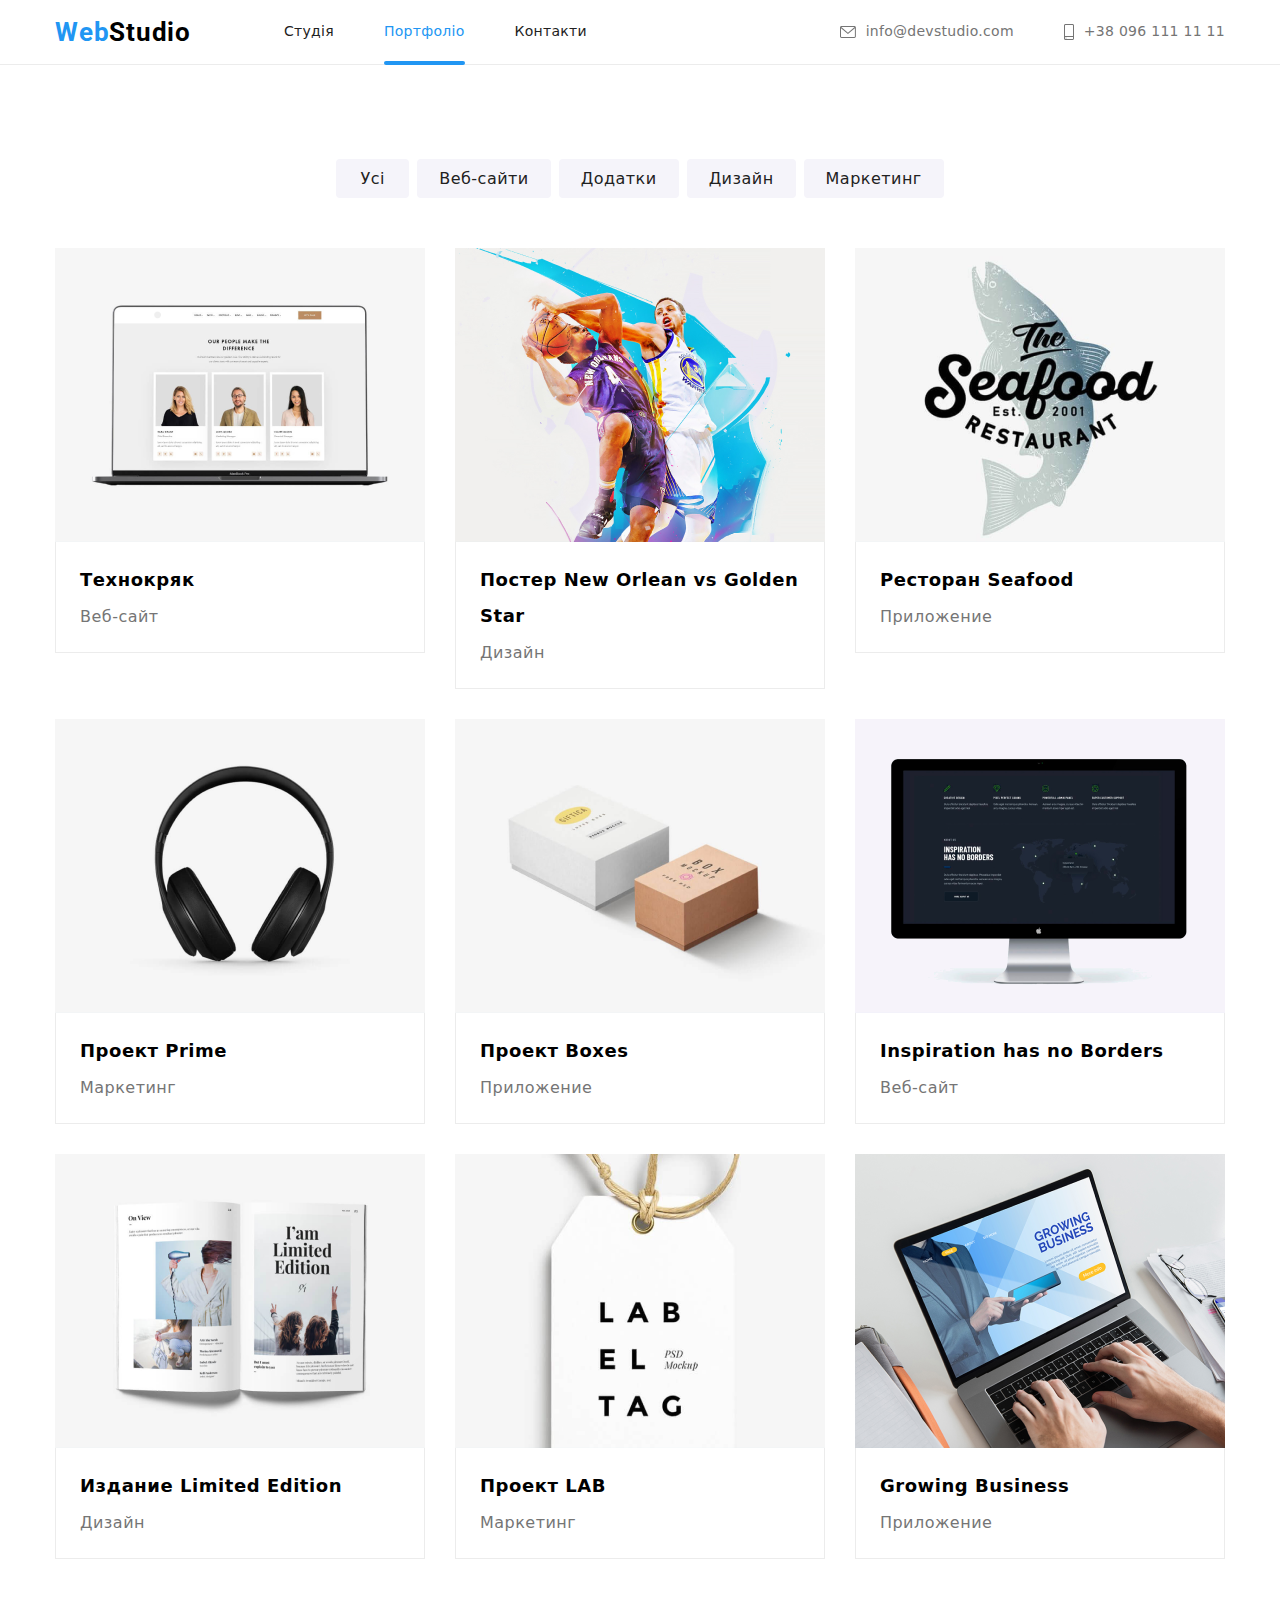
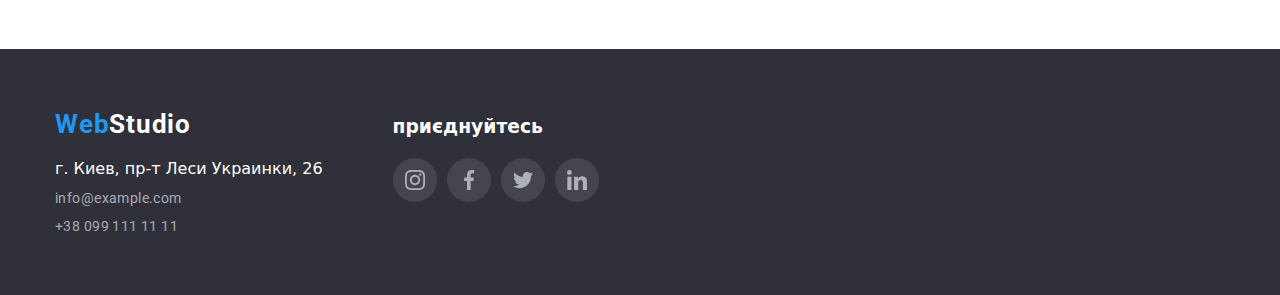
==== portfolio.html @ ecce0588 "clone from hw 05" ====
<!DOCTYPE html>
<html lang="uk">

<head>
  <meta charset="UTF-8">
  <meta http-equiv="X-UA-Compatible" content="IE=edge">
  <meta name="viewport" content="width=device-width, initial-scale=1.0">
  <title>Portfolio</title>
  <link href="./style/style.css" rel="stylesheet">
  <link rel="preconnect" href="https://fonts.googleapis.com">
  <link rel="preconnect" href="https://fonts.gstatic.com" crossorigin>
  <link href="https://fonts.googleapis.com/css2?family=Raleway:wght@700&family=Roboto:wght@400;500;700;900&display=swap"
    rel="stylesheet">
  <link rel="stylesheet"
    href="https://cdnjs.cloudflare.com/ajax/libs/modern-normalize/1.1.0/modern-normalize.min.css" />
</head>

<body class="body">
  <header class="header">
    <div class="header-container container">
      <a href="/index.html" class="logo list link" lang="en">Web</span><span class="list-dark"
          lang="en">Studio</span></a>

      <nav class="navigation">
        <ul class="nav-list link list">
          <li class="nav-item"> <a href="./index.html" class="nav-link  link">Студія</a></li>
          <li class="nav-item"> <a href="./portfolio.html" class="nav-link link-active link">Портфоліо</a></li>
          <li class="nav-item"> <a href="#" class="nav-link link">Контакти</a></li>
        </ul>
      </nav>
      <ul class="header-contacts-item">
        <li>
          <a class="header-mail-link link" href="mailto:info@devstudio.com">
            <svg class="mail-icon" width="16" height="12">
              <use href="./images/svgs/symbol-defs3.svg#icon-envelope-hover"></use>
            </svg>info@devstudio.com</a>
        </li>
        <li> <a class="header-mobile-link link" href="tel:+380961111111">
            <svg class="icon-tel" width="10" height="16">
              <use href="./images/svgs/symbol-defs3.svg#icon-smartphone"></use>
            </svg>
            +38 096 111 11 11</a> </li>
      </ul>
    </div>
  </header>
  <main class="port-main">
    <!-- Hero-section -->
    <section>
      <div class="container container">
        <h1 hidden class="filter-title"> buttons</h1>
        <ul class="filter-list list">
          <li class="filter-item"><button type="button" class="button-filter"> Усі </button></li>
          <li class="filter-item"><button type="button" class="button-filter"> Веб-сайти </button></li>
          <li class="filter-item"><button type="button" class="button-filter"> Додатки </button></li>
          <li class="filter-item"><button type="button" class="button-filter"> Дизайн </button></li>
          <li class="filter-item-trouble"><button type="button" class="button-filter"> Маркетинг </button>
          </li>
          <!--Fix mistake with last button -->
        </ul>


        <ul class="content-list">
          <li class="content-item">
            <a href="" class="content-item-link">
              <div class="content-list-img-wrapper">
                <img class="content-img" src="./images/img (1).png" alt="Фото веб-сайта технокряк" />
                <p class="content-list-overlay">Ресурс предлагает комплексные предложения с разным уровнем функционала и
                  сервисов.
                  Все это позволит посетителю получить исчерпывающие сведения о компании или частном лице.</p>
              </div>
              <div class="content-item-wrapper">
                <h2 class="content-title">Технокряк</h2>
                <p class="content-text">Веб-сайт</p>
              </div>
            </a>
          </li>
          <li class="content-item">
            <a href="" class="content-item-link">
              <div class="content-list-img-wrapper">
                <img class="content-img" src="./images/img (2).png" alt="Постер New Orlean vs Golden Sta" />
                <p class="content-list-overlay">Lorem ipsum dolor sit amet consectetur, adipisicing elit. Fugit laborum,
                  ipsum
                  provident volup</p>
              </div>
              <div class="content-item-wrapper">
                <h2 class="content-title">Постер New Orlean vs Golden Star</h2>
                <p class="content-text">Дизайн</p>
              </div>
            </a>
          </li>
          <li class="content-item">
            <a href="" class="content-item-link">
              <div class="content-list-img-wrapper">
                <img class="content-img" src="./images/img (3).png" alt="Ресторан Seafood" />
                <p class="content-list-overlay">Lorem ipsum dolor sit amet consectetur, adipisicing elit. Fugit laborum,
                  ipsum
                  provident volup</p>
              </div>
              <div class="content-item-wrapper">
                <h2 class="content-title">Ресторан Seafood</h2>
                <p class="content-text">Приложение</p>
              </div>
            </a>
          </li>
          <li class="content-item">
            <a href="" class="content-item-link">
              <div class="content-list-img-wrapper">
                <img class="content-img" src="./images/img (4).png" alt="Фотография наушников" />
                <p class="content-list-overlay">Lorem ipsum dolor sit amet consectetur, adipisicing elit. Fugit laborum,
                  ipsum
                  provident volup</p>
              </div>
              <div class="content-item-wrapper">
                <h2 class="content-title">Проект Prime</h2>
                <p class="content-text">Маркетинг</p>
              </div>
            </a>
          </li>
          <li class="content-item">
            <a href="" class="content-item-link">
              <div class="content-list-img-wrapper">
                <img class="content-img" src="./images/img (5).png" alt="Фото коробок с надписями" />
                <p class="content-list-overlay">Lorem ipsum dolor sit amet consectetur, adipisicing elit. Fugit laborum,
                  ipsum
                  provident volup</p>
              </div>
              <div class="content-item-wrapper">
                <h2 class="content-title">Проект Boxes</h2>
                <p class="content-text">Приложение</p>
              </div>
            </a>
          </li>
          <li class="content-item">
            <a href="" class="content-item-link">
              <div class="content-list-img-wrapper">
                <img class="content-img" src="./images/img (6).png" alt="Фото монитора" />
                <p class="content-list-overlay">Lorem ipsum dolor sit amet consectetur, adipisicing elit. Fugit laborum,
                  ipsum
                  provident volup</p>
              </div>
              <div class="content-item-wrapper">
                <h2 class="content-title">Inspiration has no Borders</h2>
                <p class="content-text">Веб-сайт</p>
              </div>
            </a>
          </li>
          <li class="content-item">
            <a href="" class="content-item-link">
              <div class="content-list-img-wrapper">
                <img class="content-img" src="./images/img (7).png" alt="Фото открытой книги" />
                <p class="content-list-overlay">Lorem ipsum dolor sit amet consectetur, adipisicing elit. Fugit laborum,
                  ipsum
                  provident volup</p>
              </div>
              <div class="content-item-wrapper">
                <h2 class="content-title">Издание Limited Edition</h2>
                <p class="content-text">Дизайн</p>
              </div>
            </a>
          </li>
          <li class="content-item">
            <a href="" class="content-item-link">
              <div class="content-list-img-wrapper">
                <img class="content-img" src="./images/img (8).png" alt="Фотография этикетки" />
                <p class="content-list-overlay">Lorem ipsum dolor sit amet consectetur, adipisicing elit. Fugit laborum,
                  ipsum
                  provident volup</p>
              </div>
              <div class="content-item-wrapper">
                <h2 class="content-title">Проект LAB</h2>
                <p class="content-text">Маркетинг</p>
              </div>
            </a>
          </li>
          <li class="content-item">
            <a href="" class="content-item-link">
              <div class="content-list-img-wrapper">
                <img class="content-img" src="./images/img (9).png" alt="Фото открытого планшета" />
                <p class="content-list-overlay">Lorem ipsum dolor sit amet consectetur, adipisicing elit. Fugit laborum,
                  ipsum
                  provident volup</p>
              </div>
              <div class="content-item-wrapper">
                <h2 class="content-title">Growing Business</h2>
                <p class="content-text">Приложение</p>
              </div>
            </a>
          </li>
        </ul>
      </div>
    </section>

  </main>
  <footer class="page-footer section">
    <div class="container footer-align">
      <div class="footer-address-wrapper">
        <a href="#" class="logo logo-footer">Web<span class="logo-light">Studio</span></a>
        <address class="footer-addr">
          <ul class="footer-list">
            <li class="footer-item">
              <a class="footer-link-location" href="https://goo.gl/maps/vdUjSE2Tv6SdJSwDA" target="_blank"
                rel="noopener noreferrer">г. Киев, пр-т Леси Украинки, 26
              </a>
            </li>
            <li class="footer-item">
              <a class="footer-link" href="mailto:info@example.com">info@example.com</a>
            </li>
            <li class="footer-item">
              <a class="footer-link" href="tel:+380991111111">+38 099 111 11 11</a>
            </li>
          </ul>
        </address>
      </div>
      <div class="foter-social-link-wrapper">
        <h3 class=" footer-title" lang="uk">приєднуйтесь</h3>
        <ul class="social-list">
          <li class="social-list-item">
            <a href="" class="social-list-link social-footer">
              <svg class="social-list-icon" width="20" height="20">
                <use class="social-use" href="./images/svgs/symbol-defs.svg#icon-instagram-2"></use>
              </svg>
            </a>
          </li>
          <li class="social-list-item">
            <a href="" class="social-list-link social-footer">
              <svg class="social-list-icon" width="20" height="20">
                <use class="social-use" href="./images/svgs/symbol-defs.svg#icon-facebook-1"></use>
              </svg>
            </a>
          </li>
          <li class="social-list-item">
            <a href="" class="social-list-link social-footer">
              <svg class="social-list-icon" width="20" height="20">
                <use class="social-use" href="./images/svgs/symbol-defs.svg#icon-twitter-1"></use>
              </svg>
            </a>
          </li>
          <li class="social-list-item">
            <a href="" class="social-list-link social-footer">
              <svg class="social-list-icon" width="20" height="20">
                <use class="social-use" href="./images/svgs/symbol-defs.svg#icon-linkedin-1"></use>
              </svg>
            </a>
          </li>
        </ul>
      </div>
    </div>
  </footer>
</body>

</html>
---- style/style.css ----
:root {
  --primary-font-family: 'Roboto', sans-serif;
  --secondary-font-family: 'Raleway', sans-serif;
  --primary-font-weight: 400;
  --secondary-font-weight: 700;
  --color: #212121;
  --color-h1: #ffffff;
  --main-background-color: #f5f5f5;
  --header-background-color: #ffffff;
  --main-p-color: #757575;
  --main-bg-dark-color: #2f303a;
  --logo-dark-color: #000000;
  --section-persons-background-color: #f5f4fa;
  --footer-link-color: rgba(255, 255, 255, 0.6);
  --primary-letter-spacing: 0.03em;
  --secondary-letter-spacing: 0.06em;
  --box-shadow-filter: 0px 3px 1px rgba(0, 0, 0, 0.1), 0px 1px 2px rgba(0, 0, 0, 0.08),
    0px 2px 2px rgba(0, 0, 0, 0.12);
  --logo-color: #2196f3;
  --button-box-shadow: rgba(0, 0, 0, 0.15);
  --header-border-color: #ececec;
  --icons-main-color: #afb1b8;
  --accent-color: #2196f3;
  --main-white-color: #fff;
}

h1,
h2,
h3,
h4,
p {
  margin-top: 0px;
  margin-bottom: 0px;
}
ul,
ol {
  margin-top: 0px;
  margin-bottom: 0px;
  padding-left: 0px;
  list-style: none;
}
img {
  display: block;
  max-width: 100%;
  height: auto;
}

a {
  text-decoration: none;
}
.list {
  list-style: none;
}

.link {
  text-decoration: none;
}
body {
  font-family: var(--primary-font-family);
  background-color: var(--main-background-color);
  color: var(--main-p-color);
}
.section {
  padding: 94px 0;
}
.container {
  width: 1200px;

  padding-left: 15px;
  padding-right: 15px;
  margin-right: auto;
  margin-left: auto;
}
/* Header */
.header {
  border-bottom-width: 1px;
  border-bottom-style: solid;
  border-color: #ececec;
  padding-top: 0px;
  padding-bottom: 0px;
  font-weight: 0;
}
.header-container {
  display: flex;
  align-items: center;
}
.navigation {
  display: flex;
  align-items: center;
}
.nav-list {
  display: flex;
}
.nav-item:not(:last-child) {
  margin-right: 50px;
}
.header-contacts-item:not(:last-child) {
  margin-right: 50px;
}
.nav-link,
.header-mail-link,
.header-mobile-link {
  display: flex;
  font-weight: 500;
  font-size: 14px;
  line-height: 1.14;
  align-items: center;
  letter-spacing: 0.02em;
  padding-top: 24px;
  padding-bottom: 24px;
  color: var(--main-h-color);
  transition: color 250ms cubic-bezier(0.4, 0, 0.2, 1);
}
.nav-item {
  position: relative;
  display: block;
  font-weight: normal;
  font-weight: 0;
}
.header-contacts-item {
  display: flex;
  margin-left: auto;
}
.nav-item:not(:last-child) {
  margin-right: 50px;
}
.header-contacts-item:not(:last-child) {
  margin-right: 50px;
}
.header-mobile-link {
  margin-left: 50px;
}
.link-active::after {
  content: '';
  position: absolute;
  display: block;
  left: 0;
  bottom: -1px;
  width: 100%;
  height: 4px;
  background: var(--accent-color);
  border-radius: 2px;
}
.icon-tel,
.mail-icon {
  margin-right: 10px;
  fill: currentColor;
}
.icon-tel:hover,
.mail-icon:hover,
.icon-tel:focus,
.mail-icon:focus {
  color: var(--logo-color);
}
/* Header */
.logo {
  font-family: var(--primary-font-family);
  font-size: 26px;
  font-weight: 700;
  line-height: 1.19;
  letter-spacing: var(--primary-letter-spacing);
  color: var(--logo-color);
  margin-right: 93px;
}
.list-dark {
  color: var(--logo-dark-color);
}
.nav-link,
.header-mail-link,
.header-mobile-link {
  color: var(--color);
  font-weight: normal;
  font-size: 14px;
  letter-spacing: 0.02em;
  line-height: 1.14;
}
.header-mail-link,
.header-mobile-link {
  color: var(--main-p-color);
  font-weight: normal;
}
.nav-link:hover,
.header-mail-link:hover,
.header-mobile-link:hover,
.nav-link:focus,
.header-mail-link:focus,
.header-mobile-link:focus {
  color: var(--logo-color);
}
.link-active {
  color: var(--logo-color);
}
/* Main */

/* Hero section */
.hero {
  background-color: var(--main-bg-dark-color);
  max-width: 1600px;
  padding-top: 200px;
  padding-bottom: 280px;
  text-align: center;
  margin: 0 auto;
  background-image: linear-gradient(to right, rgba(47, 48, 58, 0.4), rgba(47, 48, 58, 0.4)),
    url(../images/Img-hero-opt.jpg);
  background-size: cover;
}
.hero-h {
  width: 696px;
  margin-top: 0px;
  margin-bottom: 30px;
  margin-left: auto;
  margin-right: auto;
  color: var(--color-h1);
  font-weight: 900;
  font-size: 44px;
  text-align: center;
  letter-spacing: var(--secondary-letter-spacing);
}
.hero-button {
  min-width: 200px;
  font-family: var(--primary-font-family);
  color: var(--color-h1);
  background-color: var(--logo-color);
  font-style: Bold;
  font-size: 16px;
  font-weight: var(--secondary-font-weight);
  line-height: 1.875;
  align-items: center;
  text-align: center;
  letter-spacing: var(--secondary-letter-spacing);
  border-radius: 4px;
  cursor: pointer;
  box-shadow: var(--button-box-shadow);
  padding: 10px 32px;
  border: 1px solid transparent;
}
.hero-button:hover {
  background-color: var(--logo-color);
  color: var(--color-h1);
}
/* section FEATURES*/
.feature-title {
  margin-bottom: 10px;
  font-family: var(--primary-font-family);
  font-size: 14px;
  font-style: Bold;
  color: #212121;
  letter-spacing: var(--primary-letter-spacing);
}

.feature-list {
  display: flex;
  flex-wrap: wrap;
  margin: -15px;
}
.feature-text,
.footer-address-link, /*+footer address*/
.footer-link {
  font-family: var(--primary-font-family);
  font-weight: var(--primary-font-weight);
  color: var(--main-p-color);
  font-style: Regular;
  font-size: 14px;
  letter-spacing: var(--primary-letter-spacing);
}
.feature-item {
  margin: 15px;
  flex-basis: calc((100% - 120px) / 4);
}
.feature-item-wrapper {
  display: flex;
  width: 270px;
  height: 120px;
  align-items: center;
  justify-content: center;
  margin-bottom: 30px;
  background: #f5f4fa;
  border-radius: 4px;
  margin-top: 94px;
  margin-bottom: 30px;
}
.pictures {
  padding-bottom: 60px;
}

/* section work */
.section-work {
  padding-top: 0px;
  margin-bottom: 90px;
}
.work-list {
  display: flex;
  flex-wrap: wrap;
  margin-left: -30px;
  margin-top: -30px;
}
.work-item {
  position: relative;
  flex-basis: calc((100% - 90px) / 3);
  margin-left: 30px;
  margin-top: 30px;
}
.work-title {
  position: absolute;
  display: flex;
  align-items: center;
  justify-content: center;
  left: 0%;
  bottom: 0%;
  width: 100%;
  height: 70px;
  color: var(--main-white-color);
  background: rgba(47, 48, 58, 0.8);
  margin-bottom: 0;
}

.section-title {
  font-weight: var(--secondary-font-weight);
  font-size: 36px;
  line-height: 1.17;
  text-align: center;
  letter-spacing: var(--primary-letter-spacing);
  color: var(--logo-dark-color);
  margin-bottom: 50px;
}

/*WORKERS*/
.section-workers {
  background-color: var(--section-persons-background-color);
  padding-top: 30px;
}
.workers-list {
  display: flex;
  flex-wrap: wrap;
  margin-top: -30px;
}
.title-workers-hero {
  color: var(--color);
  font-family: var(--primary-font-family);
  font-size: 36px;
  letter-spacing: var(--primary-letter-spacing);
  text-align: center;
  line-height: 1.17;
  margin-bottom: 40px;
  margin-top: 84px;
}
.team-item-wrapper {
  padding: 30px 0;
  background-color: #ffffff;
}
.workers-title {
  color: var(--color);
  font-family: var(--primary-font-family);
  letter-spacing: var(--primary-letter-spacing);
  line-height: 1.19;
  font-size: 16px;
  text-align: center;
  margin-bottom: 10px;
}
.workers-p {
  color: var(--main-p-color);
  font-size: 16px;
  letter-spacing: var(--primary-font-family);
  line-height: 1.19;
  font-family: var(--primary-font-family);
  text-align: center;
  padding-bottom: 15px;
}
.workers-item {
  flex-basis: calc((100% - 120px) / 4);
  margin-left: 30px;
  margin-top: 30px;
  background: var(#ffffff);
  box-shadow: var(--box-shadow-filter);
  border-radius: 0px 0px 4px 4px;
  margin-bottom: 94px;
}
.social-list {
  display: flex;
  justify-content: center;
}
.social-list-link {
  display: flex;
  align-items: center;
  justify-content: center;
  width: 44px;
  height: 44px;
  fill: var(--icons-main-color);
  background-color: var(--header-background-color);
  border-radius: 50%;
  transition: background-color 250ms cubic-bezier(0.4, 0, 0.2, 1);
}
.social-list-item:not(:last-child) {
  margin-right: 10px;
}
.social-list-icon {
  fill: var(--icons-main-color);
  transition: fill 250ms cubic-bezier(0.4, 0, 0.2, 1);
}
.social-list-link:hover .social-list-icon,
.social-list-link:focus .social-list-icon {
  fill: var(--header-background-color);
}
/* clients*/
.clients-list {
  display: flex;
  flex-wrap: wrap;
  margin-left: -30px;
  margin-top: -30px;
}
.clients-item {
  flex-basis: calc((100% - 180px) / 6);
  margin-left: 30px;
  margin-top: 30px;
}

.clients-item-link {
  display: flex;
  align-items: center;
  justify-content: center;
  width: 170px;
  height: 92px;
  box-sizing: border-box;
  border: 1px solid var(--icons-main-color);
  border-radius: 4px;
  transition: border 250ms cubic-bezier(0.4, 0, 0.2, 1);
}
.clients-list-icon {
  width: 106px;
  height: 60px;
  fill: var(--icons-main-color);
  transition: border 250ms cubic-bezier(0.4, 0, 0.2, 1);
}
.clients-item-link:hover,
.clients-item-link:focus {
  border: 1px solid var(--accent-color);
}
.clients-item-link:hover .clients-list-icon,
.clients-item-link:focus .clients-list-icon {
  fill: var(--accent-color);
}

/*footer */
.page-footer {
  background: var(--main-bg-dark-color);
  padding-top: 45px;
  padding-bottom: 75px;
  padding: 60px 0;
}
.logo-footer {
  display: inline-block;
  margin-right: 0;
  margin-bottom: 20px;
}
.footer-item {
  font-style: normal;
}
.footer-item:not(:last-child) {
  margin-bottom: 10px;
}
.footer-link {
  color: rgba(255, 255, 255, 0.6);
}
.logo-light,
.footer-link-location {
  color: var(--header-background-color);
}
.footer-title {
  color: var(--header-background-color);
  margin-bottom: 20px;
}
.footer-link:hover,
.footer-link:focus {
  color: var(--accent-color);
}

.footer-align {
  align-items: baseline;
  display: flex;
}
.footer-address-wrapper {
  margin-right: 70px;
}

.social-list-link.social-footer {
  fill: var(--header-background-color);
  background-color: rgba(255, 255, 255, 0.1);
}
.social-list-link:hover,
.social-list-link:focus {
  background-color: var(--accent-color);
  fill: var(--accent-color);
}

/*hero section*/
.port-main {
  padding-bottom: 90px;
}
.body {
  background-color: #ffffff;
}
.filter-list {
  display: flex;
  flex-wrap: wrap;
  margin-bottom: 50px;
  justify-content: center;
}
.filter-item:not(:last-child) {
  margin-right: 8px;
  margin-top: 94px;
}
.filter-item-trouble {
  margin-top: 94px;
}
.button-filter {
  color: rgba(33, 33, 33, 1);
  background-color: #f5f4fa;
  background: var(--section-persons-background-color);
  font-family: inherit;
  font-size: 16px;
  line-height: 1.7;
  font-weight: 500;
  letter-spacing: var(--primary-letter-spacing);
  cursor: pointer;
  text-align: center;
  border: none;
  border-radius: 4px;
  min-width: 73px;
  transition: background-color 250ms cubic-bezier(0.4, 0, 0.2, 1),
    box-shadow 250ms cubic-bezier(0.4, 0, 0.2, 1), color 250ms cubic-bezier(0.4, 0, 0.2, 1);
  padding: 6px 22px;
}
.button-filter:hover,
.button-filter:focus {
  background-color: var(--logo-color);
  color: rgba(255, 255, 255, 1);
  box-shadow: var(--box-shadow-filter);
  border-radius: 4px;
}
/* portfolio project section */
.content-item-link {
  display: block;
  transition: box-shadow 250ms cubic-bezier(0.4, 0, 0.2, 1);
}
.content-item-link:hover,
.content-item-link:focus {
  box-shadow: 0px 1px 1px rgba(0, 0, 0, 0.12), 0px 4px 4px rgba(0, 0, 0, 0.06),
    1px 4px 6px rgba(0, 0, 0, 0.16);
}
.content-list {
  display: flex;
  flex-wrap: wrap;
  margin-left: -30px;
  margin-top: -30px;
}
.content-item {
  flex-basis: calc((100% - 90px) / 3);
  margin-left: 30px;
  margin-top: 30px;
}
.content-item-wrapper {
  border: 1px solid var(--header-border-color);
  border-top: none;
  padding: 20px 24px;
}
.content-list-img-wrapper {
  position: relative;
  overflow: hidden;
}

.content-list-overlay {
  position: absolute;
  top: 0;
  left: 0;
  height: 100%;
  padding-top: 63px;
  padding-left: 24px;
  padding-right: 24px;
  font-weight: var(--primary-font-weight);
  font-size: 18px;
  line-height: 1.56;
  letter-spacing: var(--primary-letter-spacing);
  color: var(--main-white-color);
  background: rgba(33, 150, 243, 0.9);
  overflow: auto;
  transform: translateY(100%);
  transition: transform 250ms cubic-bezier(0.4, 0, 0.2, 1);
}

.content-item-link:hover .content-list-overlay,
.content-item-link:focus .content-list-overlay {
  transform: translateY(0%);
}

.content-title {
  font-weight: var(--secondary-font-weight);
  font-size: 18px;
  line-height: 2;
  letter-spacing: 0.03em;
  color: var(--logo-dark-color);
  margin-bottom: 4px;
}
.content-text {
  font-weight: var(--primary-font-weight);
  font-size: 16px;
  line-height: 1.88;
  letter-spacing: var(--primary-letter-spacing);
  color: var(--main-p-color);
}

/*backdrop*/
.backdrop {
  position: fixed;
  top: 0;
  left: 0;
  width: 100%;
  height: 100%;
  background-color: var(--bg-backdrop);
  transition: opacity 250ms cubic-bezier(0.4, 0, 0.2, 1),
    visibility 250ms cubic-bezier(0.4, 0, 0.2, 1);
}
.backdrop.is-hidden {
  opacity: 0;
  visibility: hidden;
  pointer-events: none;
}
.modal {
  width: 528px;
  height: 581px;
  background-color: var(--main-white-color);
  position: absolute;
  top: 50%;
  left: 50%;
  transform: translate(-50%, -50%);
  box-shadow: 0px 1px 3px rgba(0, 0, 0, 0.12), 0px 1px 1px rgba(0, 0, 0, 0.14),
    0px 2px 1px rgba(0, 0, 0, 0.2);
  border-radius: 4px;
}

.modal-close-btn {
  position: absolute;
  top: 8px;
  right: 8px;
  display: flex;
  align-items: center;
  justify-content: center;
  width: 30px;
  height: 30px;
  padding: 0;
  background: transparent;
  border: 1px solid rgba(0, 0, 0, 0.1);
  border-radius: 50%;
  cursor: pointer;
}
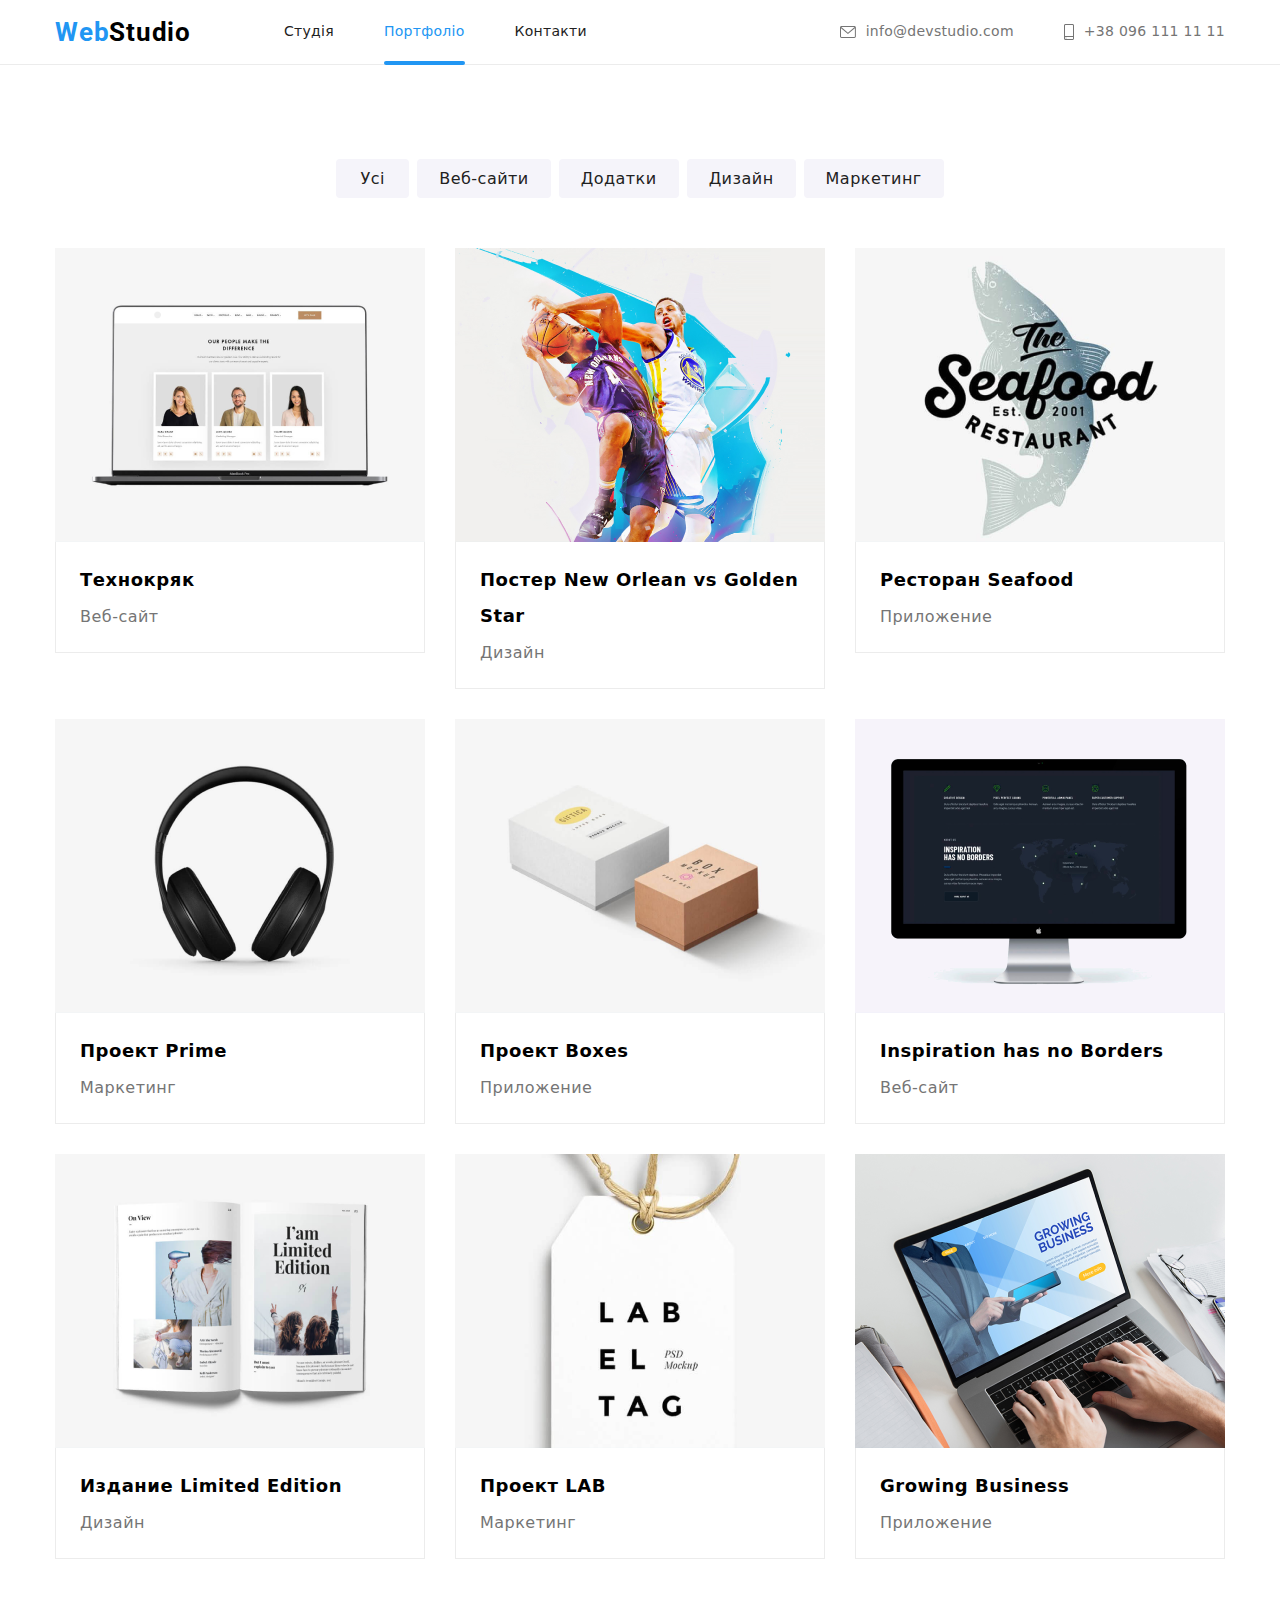
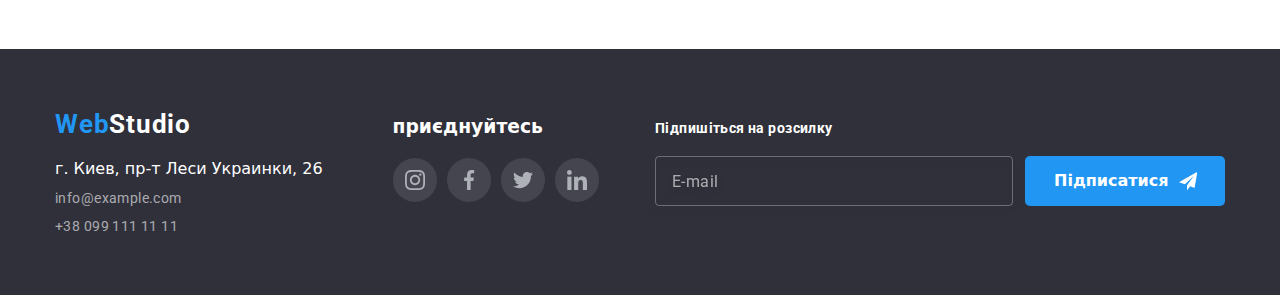
==== commit 5ae02375: "full ready" ====
--- a/portfolio.html
+++ b/portfolio.html
@@ -244,6 +244,22 @@
           </li>
         </ul>
       </div>
+      <form class="subscription-form">
+        <h3 class="feature-title footer-title">Підпишіться на розсилку</h3>
+        <div class="subscription-form-input-btn-wrapper">
+          <input class="subscription-form-input" type="email" name="email" id="user_email"
+            pattern="^([a-z0-9_-]+\.)*[a-z0-9_-]+@[a-z0-9_-]+(\.[a-z0-9_-]+)*\.[a-z]{2,6}$" title="xxxx@xxx.xxx"
+            placeholder="E-mail" />
+          <button type="submit" class="button subscription-btn">
+            <span class="subscription-form-btn-text">
+              <b>Підписатися</b>
+            </span>
+            <svg class="social-list-icon subscription-btn-icon" width="24" height="24">
+              <use href="./images/svgs/symbol-defs-telegram.svg#icon-icon-send"></use>
+            </svg>
+          </button>
+        </div>
+      </form>
     </div>
   </footer>
 </body>
--- a/style/style.css
+++ b/style/style.css
@@ -22,6 +22,12 @@
   --icons-main-color: #afb1b8;
   --accent-color: #2196f3;
   --main-white-color: #fff;
+  --bg-backdrop: rgba(0, 0, 0, 0.1);
+  --contact-form-field-border: rgba(33, 33, 33, 0.2);
+  --contact-form-field-placeholder-text-color: rgba(117, 117, 117, 0.5);
+  --subscription-form-input-border-clr: rgba(255, 255, 255, 0.3);
+  --btn-other-color: #188ce8;
+  --hero-btn-box-shadow: rgba(0, 0, 0, 0.15);
 }
 
 h1,
@@ -70,6 +76,18 @@
   padding-right: 15px;
   margin-right: auto;
   margin-left: auto;
+}
+.visually-hidden {
+  position: absolute;
+  width: 1px;
+  height: 1px;
+  margin: -1px;
+  border: 0;
+  padding: 0;
+  white-space: nowrap;
+  clip-path: inset(100%);
+  clip: rect(0 0 0 0);
+  overflow: hidden;
 }
 /* Header */
 .header {
@@ -492,6 +510,57 @@
   fill: var(--accent-color);
 }
 
+.subscription-form {
+  margin-left: auto;
+}
+.subscription-form-input {
+  background-color: transparent;
+  width: 358px;
+  height: 50px;
+  font-family: var(--primary-font-family);
+  font-weight: var(--primary-font-weight);
+  font-size: 16px;
+  line-height: 1.25;
+  padding: 15px 16px;
+  margin-right: 12px;
+  letter-spacing: var(--primary-letter-spacing);
+  color: var(--color-h1);
+  border: 1px solid var(--subscription-form-input-border-clr);
+  filter: drop-shadow(0px 4px 4px rgba(0, 0, 0, 0.15));
+  border-radius: 4px;
+}
+.subscription-form-btn-text {
+  color: var(--header-background-color);
+  text-decoration: bold;
+}
+.subscription-form-input::placeholder {
+  color: var(--footer-link-color);
+}
+.subscription-form-input-btn-wrapper {
+  display: flex;
+  align-items: center;
+}
+
+.subscription-btn {
+  background-color: var(--accent-color);
+  display: flex;
+  align-items: center;
+  padding: 10px 28px 10px 29px;
+  border: none;
+  width: 200px;
+  height: 50px;
+  border-radius: 5px;
+}
+.subscription-btn:focus,
+.subscription-btn:hover {
+  background-color: #188ce8;
+  transition: 500ms;
+  cursor: pointer;
+}
+.subscription-btn-icon {
+  fill: var(--color-h1);
+  margin-left: 10px;
+}
 /*hero section*/
 .port-main {
   padding-bottom: 90px;
@@ -627,7 +696,7 @@
 .modal {
   width: 528px;
   height: 581px;
-  background-color: var(--main-white-color);
+  background-color: var(--header-background-color);
   position: absolute;
   top: 50%;
   left: 50%;
@@ -652,3 +721,169 @@
   border-radius: 50%;
   cursor: pointer;
 }
+.modal-close-btn:hover,
+.modal-close-btn:focus {
+  fill: var(--btn-other-color);
+}
+.contact-form {
+  display: flex;
+  flex-direction: column;
+}
+.contact-form-field {
+  margin-bottom: 10px;
+}
+
+.contact-form-input-wrapper {
+  position: relative;
+  display: block;
+}
+
+.contact-form-field.last {
+  margin-bottom: 20px;
+}
+
+.contact-form-input {
+  width: 100%;
+  height: 40px;
+  padding-left: 42px;
+  border: 1px solid var(--contact-form-field-border);
+  border-radius: 4px;
+  transition: border-color 250ms cubic-bezier(0.4, 0, 0.2, 1);
+}
+.contact-form-input:focus {
+  outline: none;
+  border-color: var(--accent-color);
+}
+
+.contact-form-input:focus + .contact-form-icon {
+  fill: var(--accent-color);
+}
+
+.contact-form-field-key {
+  display: block;
+  font-family: var(--primary-font-family);
+  font-weight: var(--primary-font-weight);
+  font-size: 12px;
+  line-height: 1.17;
+  letter-spacing: 0.01em;
+  margin-bottom: 4px;
+  color: var(--main-p-color);
+}
+
+.contact-form-topic {
+  font-family: var(--primary-font-family);
+  font-weight: var(--secondary-font-weight);
+  font-size: 20px;
+  line-height: 1.15;
+  text-align: center;
+  letter-spacing: var(--primary-letter-spacing);
+  color: var(--main-h-color);
+  margin-bottom: 12px;
+}
+
+.contact-form-icon {
+  display: block;
+  position: absolute;
+  top: 50%;
+  left: 12px;
+  transform: translateY(-50%);
+  transition: fill 250ms cubic-bezier(0.4, 0, 0.2, 1);
+}
+
+.contact-form-message {
+  display: block;
+  width: 100%;
+  height: 120px;
+  border: 1px solid var(--contact-form-field-border);
+  border-radius: 4px;
+  resize: none;
+  padding: 12px 16px;
+  transition: border-color 250ms cubic-bezier(0.4, 0, 0.2, 1);
+}
+.contact-form-message:focus {
+  outline: none;
+  border-color: var(--accent-color);
+}
+.contact-form-message::placeholder {
+  font-family: var(--primary-font-family);
+  font-weight: var(--primary-font-weight);
+  font-size: 14px;
+  line-height: 1.14;
+  letter-spacing: 0.01em;
+  color: var(--contact-form-field-placeholder-text-color);
+}
+.contact-form-checkbox-label {
+  display: flex;
+  align-items: center;
+  justify-content: center;
+  flex-wrap: wrap;
+  font-family: var(--primary-font-family);
+  font-weight: var(--primary-font-weight);
+  font-size: 14px;
+  line-height: 24px;
+  letter-spacing: var(--primary-letter-spacing);
+  color: var(--main-p-color);
+  margin-bottom: 30px;
+}
+
+/* Checkbox */
+.contact-form-checkbox-label::before {
+  display: block;
+  content: '';
+  width: 16px;
+  height: 15px;
+  border: 2px solid var(--logo-dark-color);
+  border-radius: 2px;
+  cursor: pointer;
+  margin-right: 4px;
+}
+.contact-form-checkbox:checked + .contact-form-checkbox-label:before {
+  background-color: var(--accent-color);
+  border: var(--accent-color);
+  background-image: url('../images/svgs/symbol-defs-check.svg');
+  background-repeat: no-repeat;
+  background-position: center;
+  background-size: 11px 8px;
+}
+
+.contact-form-checkbox:focus + .contact-form-checkbox-label::before {
+  border: 2px solid var(--accent-color);
+}
+
+.contact-form-checkbox-label > a {
+  text-decoration: underline;
+  color: var(--accent-color);
+}
+
+.contact-form-btn {
+  min-width: 200px;
+  font-family: inherit;
+  font-weight: var(--secondary-font-weight);
+  font-size: 16px;
+  line-height: 1.88;
+  cursor: pointer;
+  align-self: center;
+  letter-spacing: var(--secondary-letter-spacing);
+  box-shadow: var(--hero-btn-box-shadow);
+  color: var(--header-background-color);
+  background-color: var(--accent-color);
+  border-radius: 4px;
+  padding: 10px 32px;
+  border: 1px solid transparent;
+  transition: background-color 250ms cubic-bezier(0.4, 0, 0.2, 1);
+}
+
+.contact-form-btn:hover,
+.contact-form-btn:focus {
+  background-color: var(--btn-other-color);
+}
+.contact-form-topic {
+  margin-top: 45px;
+}
+.contact-form-field {
+  margin-left: 30px;
+  margin-right: 30px;
+}
+.checkbox-icon::after {
+  background-image: url('../images/svgs/close-modal.svg');
+}
